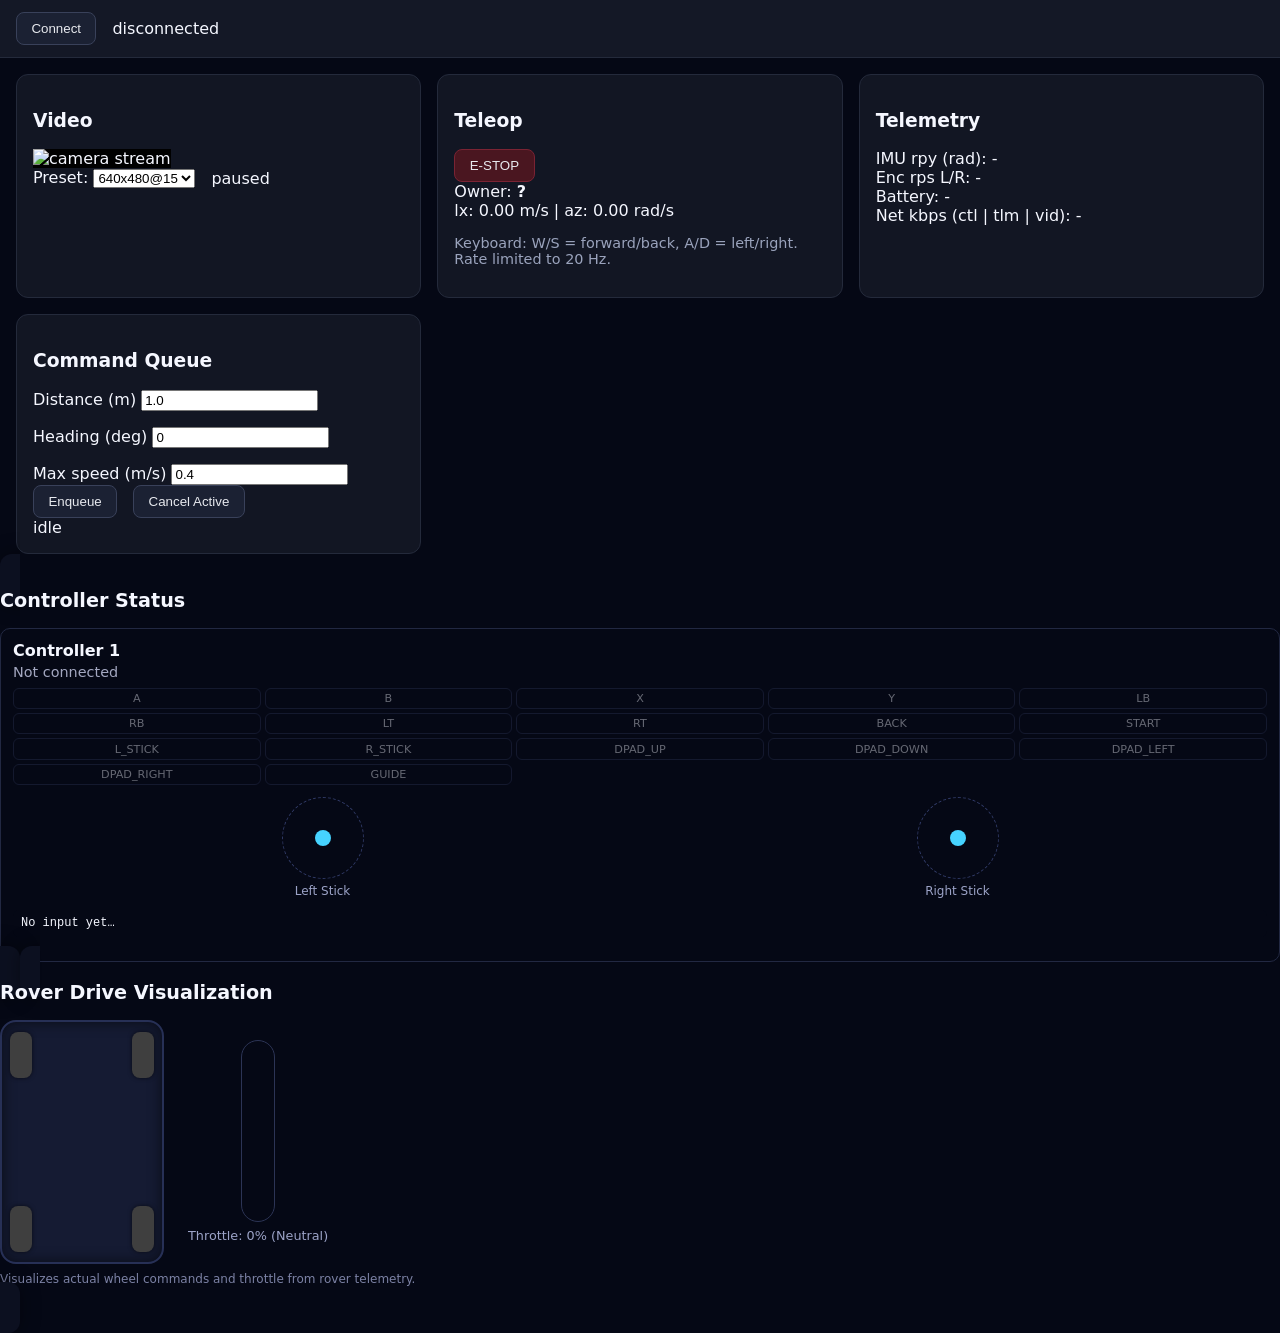
==== Laptop Dashboard/web/index.html @ f1aa4686 "remove all files not related to laptop side dashboard" ====
<!doctype html>
<html lang="en">
  <head>
    <meta charset="utf-8">
    <title>Driver Station</title>
    <link rel="stylesheet" href="style.css">
  </head>
  <body>
    <!-- Top connection bar -->
    <connection-bar></connection-bar>

    <!-- Main grid for core cards -->
    <main class="grid">
      <video-panel></video-panel>
      <teleop-panel></teleop-panel>
      <telemetry-panel></telemetry-panel>
      <queue-panel></queue-panel>
    </main>

    <!-- Controller + Rover panels -->
    <controller-panel></controller-panel>
    <rover-visual-panel></rover-visual-panel>

    <!-- JS entrypoint: loads components, then your old scripts -->
    <script type="module" src="main.js"></script>
  </body>
</html>
---- Laptop Dashboard/web/style.css ----
body { font-family: system-ui, sans-serif; margin: 0; background: #0b0d12; color: #e7e9ee; }
.bar { display:flex; gap:1rem; align-items:center; padding:0.75rem 1rem; background:#141826; border-bottom:1px solid #242a3b; }
button { padding:0.5rem 0.9rem; border-radius:8px; border:1px solid #39415a; background:#1b2133; color:#e7e9ee; cursor:pointer; }
button.danger { background:#4a1620; border-color:#7a2333; }
.grid { display:grid; gap:1rem; padding:1rem; grid-template-columns: repeat(auto-fit, minmax(320px, 1fr)); }
.card { background:#121623; border:1px solid #242a3b; border-radius:12px; padding:1rem; }
.row { display:flex; gap:1rem; align-items:center; flex-wrap:wrap; }
.note { color:#9aa3bc; font-size:0.9rem; }
video { width:100%; max-height:360px; background:#000; border-radius:8px; }
body {
  margin: 0;
  font-family: system-ui, -apple-system, BlinkMacSystemFont, "Segoe UI", sans-serif;
  background: #050815;
  color: #f5f7ff;
}

.dashboard {
  display: flex;
  flex-wrap: wrap;
  gap: 1.5rem;
  padding: 1.5rem;
}

.panel {
  background: #0c1020;
  border-radius: 12px;
  padding: 1rem 1.25rem;
  box-shadow: 0 0 20px rgba(0, 0, 0, 0.4);
  flex: 1 1 360px;
  min-width: 320px;
}

.panel h2 {
  margin-top: 0;
  font-size: 1.2rem;
}

/* Controller panel */

#controller-slots {
  display: flex;
  flex-direction: column;
  gap: 1rem;
}

.controller-slot {
  border: 1px solid #222842;
  border-radius: 10px;
  padding: 0.75rem;
}

.controller-slot h3 {
  margin: 0 0 0.25rem;
  font-size: 1rem;
}

.controller-slot .status {
  margin: 0 0 0.5rem;
  font-size: 0.9rem;
  color: #a3a7c0;
}

.buttons-grid {
  display: grid;
  grid-template-columns: repeat(5, minmax(50px, 1fr));
  gap: 0.25rem;
  margin-bottom: 0.75rem;
}

.button-indicator {
  font-size: 0.7rem;
  border-radius: 6px;
  padding: 0.2rem 0.3rem;
  border: 1px solid #2c3455;
  text-align: center;
  opacity: 0.4;
  transition: all 80ms ease-out;
  white-space: nowrap;
}

.button-indicator.pressed {
  opacity: 1;
  border-color: #46d3ff;
  background: rgba(70, 211, 255, 0.1);
  box-shadow: 0 0 6px rgba(70, 211, 255, 0.7);
}

.sticks-row {
  display: flex;
  justify-content: space-between;
  gap: 1rem;
  margin-bottom: 0.5rem;
}

.stick-visual {
  flex: 1;
  display: flex;
  flex-direction: column;
  align-items: center;
}

.stick-origin {
  width: 80px;
  height: 80px;
  border-radius: 50%;
  border: 1px dashed #303a66;
  display: flex;
  align-items: center;
  justify-content: center;
  position: relative;
}

.stick-dot {
  width: 16px;
  height: 16px;
  border-radius: 50%;
  background: #46d3ff;
  position: absolute;
  transform: translate(0, 0);
}

.stick-label {
  margin-top: 0.3rem;
  font-size: 0.75rem;
  color: #9ca3c7;
}

.pressed-display {
  background: #050815;
  border-radius: 6px;
  padding: 0.4rem 0.5rem;
  font-size: 0.75rem;
  max-height: 3.5rem;
  overflow: hidden;
}

/* Rover visualization */

#rover-visual {
  display: flex;
  align-items: center;
  gap: 1.5rem;
}

.rover-body {
  width: 160px;
  height: 240px;
  border-radius: 16px;
  background: #151b33;
  border: 2px solid #273056;
  position: relative;
  box-shadow: inset 0 0 14px rgba(0, 0, 0, 0.6);
}

/* Wheels: simple rectangles positioned at corners */
.wheel {
  width: 22px;
  height: 46px;
  border-radius: 8px;
  background: #3f485f;
  box-shadow: 0 0 4px rgba(0, 0, 0, 0.6);
  position: absolute;
  transform-origin: center center;
  transition: transform 80ms linear, background 80ms linear;
}

.wheel.front-left {
  top: 10px;
  left: 8px;
}

.wheel.front-right {
  top: 10px;
  right: 8px;
}

.wheel.rear-left {
  bottom: 10px;
  left: 8px;
}

.wheel.rear-right {
  bottom: 10px;
  right: 8px;
}

.throttle-indicator {
  display: flex;
  flex-direction: column;
  align-items: center;
}

.throttle-bar {
  width: 32px;
  height: 180px;
  border-radius: 999px;
  border: 1px solid #2c3455;
  background: #050815;
  overflow: hidden;
  position: relative;
}

#throttle-fill {
  position: absolute;
  bottom: 50%;
  width: 100%;
  height: 0%;
  background: linear-gradient(to top, #22c55e, #46d3ff);
  transition: height 80ms ease-out, transform 80ms ease-out;
}

#throttle-label {
  margin-top: 0.4rem;
  font-size: 0.8rem;
  color: #9ca3c7;
}

.hint {
  font-size: 0.75rem;
  margin-top: 0.5rem;
  color: #7c82a5;
}
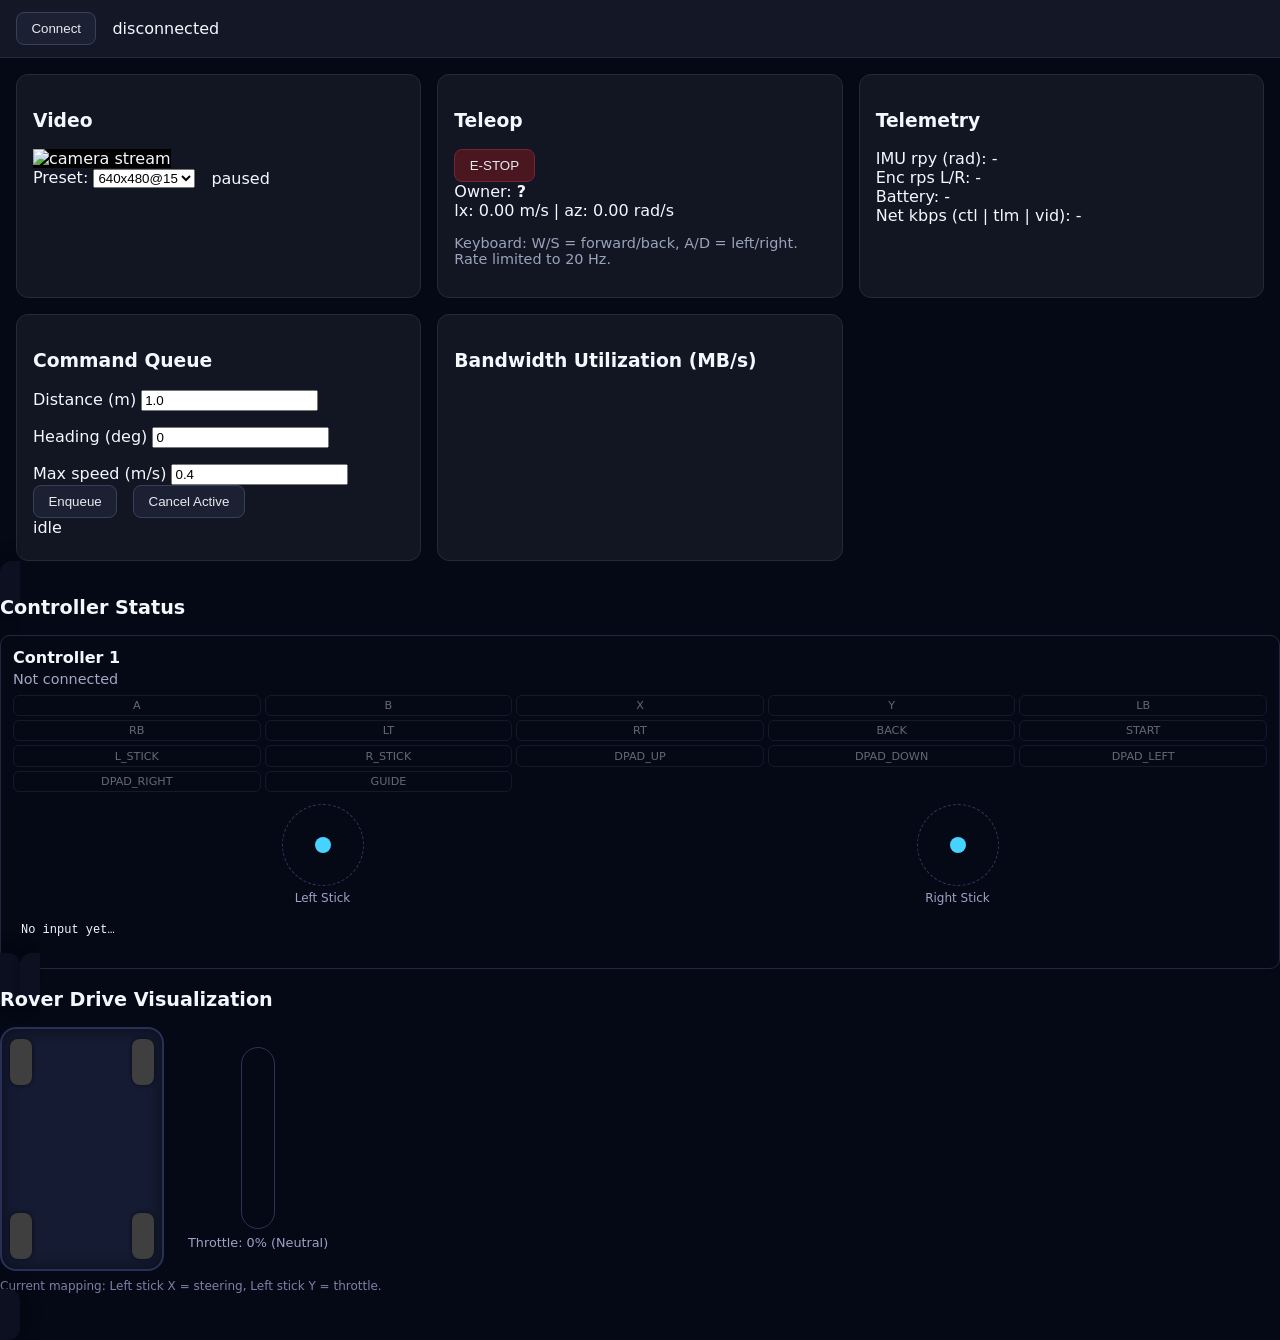
==== commit 20f37567: "Bandwidth Monitor added. reverted changes to rover visual panel that didnt work." ====
--- a/Laptop Dashboard/web/index.html
+++ b/Laptop Dashboard/web/index.html
@@ -15,6 +15,7 @@
       <teleop-panel></teleop-panel>
       <telemetry-panel></telemetry-panel>
       <queue-panel></queue-panel>
+      <bandwidth-panel></bandwidth-panel>
     </main>
 
     <!-- Controller + Rover panels -->
@@ -22,6 +23,7 @@
     <rover-visual-panel></rover-visual-panel>
 
     <!-- JS entrypoint: loads components, then your old scripts -->
+    <script src="https://cdn.jsdelivr.net/npm/chart.js@4.4.1/dist/chart.umd.js"></script>
     <script type="module" src="main.js"></script>
   </body>
 </html>
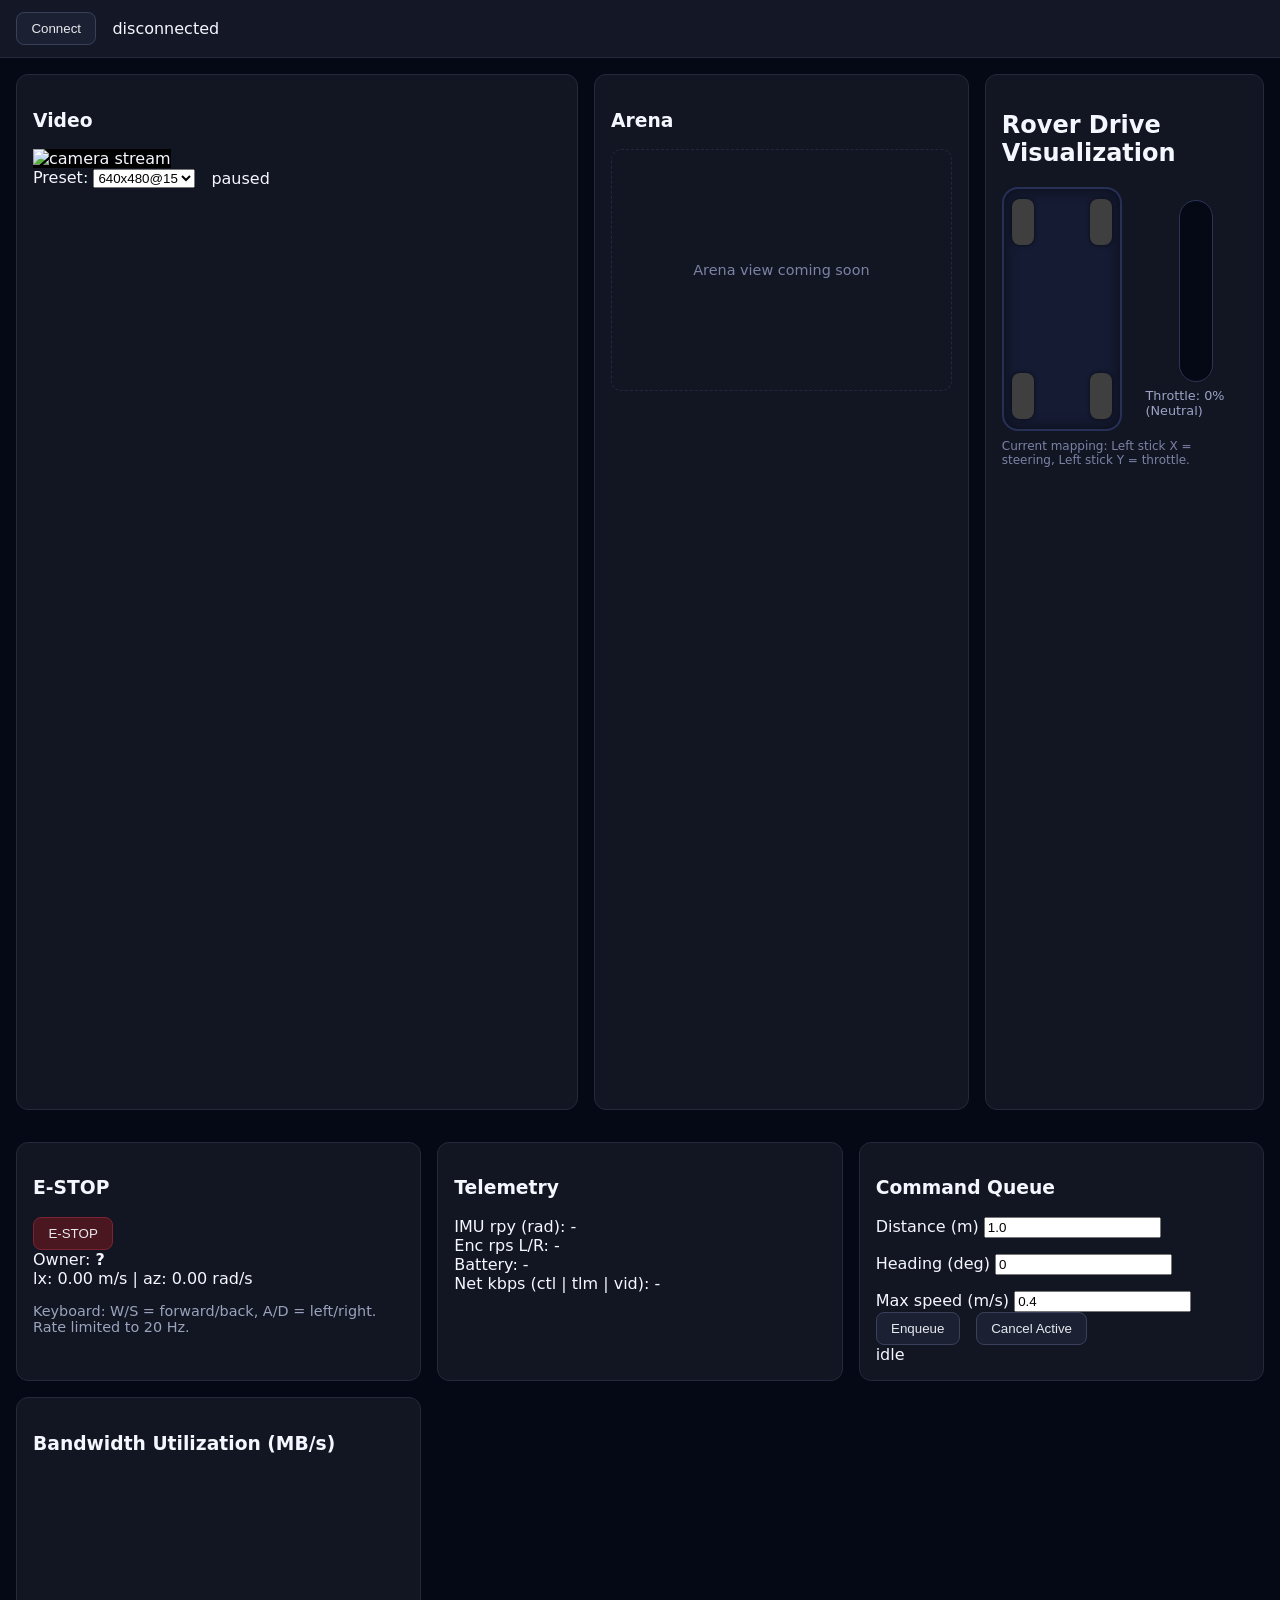
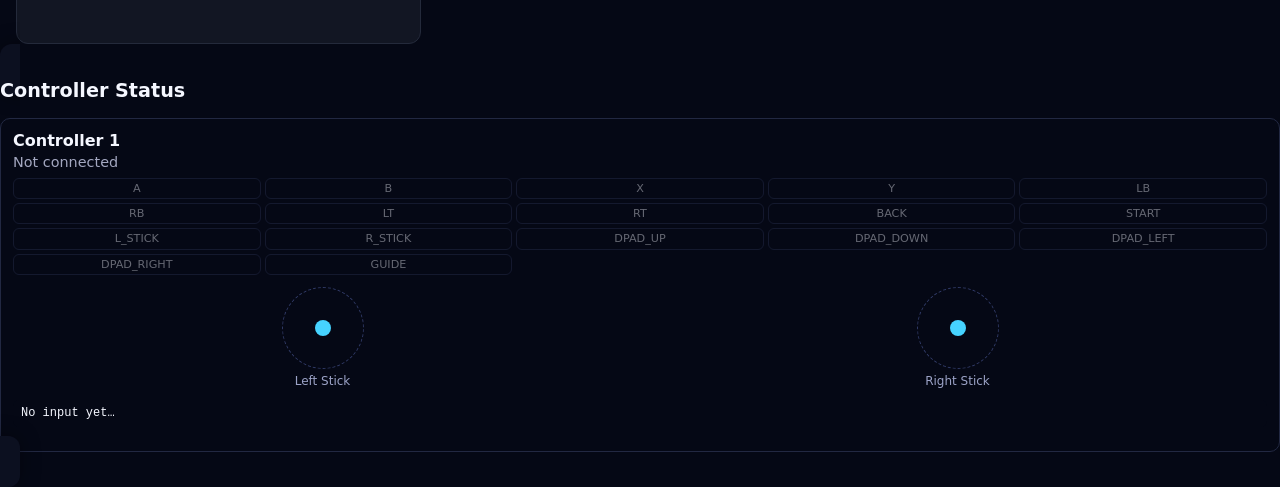
==== commit b6af5f83: "Added expirimental dashboard code" ====
--- a/Laptop Dashboard/web/index.html
+++ b/Laptop Dashboard/web/index.html
@@ -9,21 +9,29 @@
     <!-- Top connection bar -->
     <connection-bar></connection-bar>
 
+  <div class="dashboard-layout">
+    <!-- Top grid for video + arena -->
+    <section class="top-row">
+      <video-panel></video-panel>
+      <arena-panel></arena-panel>
+      <rover-visual-panel></rover-visual-panel>
+    </section>
+
     <!-- Main grid for core cards -->
-    <main class="grid">
-      <video-panel></video-panel>
-      <teleop-panel></teleop-panel>
+    <main class="bottom-row">
+      <estop-panel></estop-panel>
       <telemetry-panel></telemetry-panel>
       <queue-panel></queue-panel>
       <bandwidth-panel></bandwidth-panel>
     </main>
+  </div>
 
     <!-- Controller + Rover panels -->
     <controller-panel></controller-panel>
-    <rover-visual-panel></rover-visual-panel>
+    <!-- rover-visual-panel></rover-visual-panel -->
 
     <!-- JS entrypoint: loads components, then your old scripts -->
-    <script src="https://cdn.jsdelivr.net/npm/chart.js@4.4.1/dist/chart.umd.js"></script>
+    <script src="/components/chart.js"></script>
     <script type="module" src="main.js"></script>
   </body>
 </html>
--- a/Laptop Dashboard/web/style.css
+++ b/Laptop Dashboard/web/style.css
@@ -2,8 +2,10 @@
 .bar { display:flex; gap:1rem; align-items:center; padding:0.75rem 1rem; background:#141826; border-bottom:1px solid #242a3b; }
 button { padding:0.5rem 0.9rem; border-radius:8px; border:1px solid #39415a; background:#1b2133; color:#e7e9ee; cursor:pointer; }
 button.danger { background:#4a1620; border-color:#7a2333; }
-.grid { display:grid; gap:1rem; padding:1rem; grid-template-columns: repeat(auto-fit, minmax(320px, 1fr)); }
+.bottom-row { display:grid; gap:1rem; padding:1rem; grid-template-columns: repeat(auto-fit, minmax(320px, 1fr)); }
+.top-row { display:grid; gap:1rem; padding:1rem; grid-template-columns: 3fr 2fr 1fr; }
 .card { background:#121623; border:1px solid #242a3b; border-radius:12px; padding:1rem; }
+.dashboard-layout { display:grid; grid-template-rows: 2fr 1fr; height: 100%;}
 .row { display:flex; gap:1rem; align-items:center; flex-wrap:wrap; }
 .note { color:#9aa3bc; font-size:0.9rem; }
 video { width:100%; max-height:360px; background:#000; border-radius:8px; }
@@ -33,6 +35,23 @@
 .panel h2 {
   margin-top: 0;
   font-size: 1.2rem;
+}
+
+.arena-container {
+  display: flex;
+  flex: 1;
+}
+
+.arena-placeholder {
+  flex: 1;
+  border: 1px dashed #222842;
+  border-radius: 10px;
+  display: flex;
+  align-items: center;
+  justify-content: center;
+  color: #7c82a5;
+  font-size: 0.9rem;
+  min-height: 240px;
 }
 
 /* Controller panel */
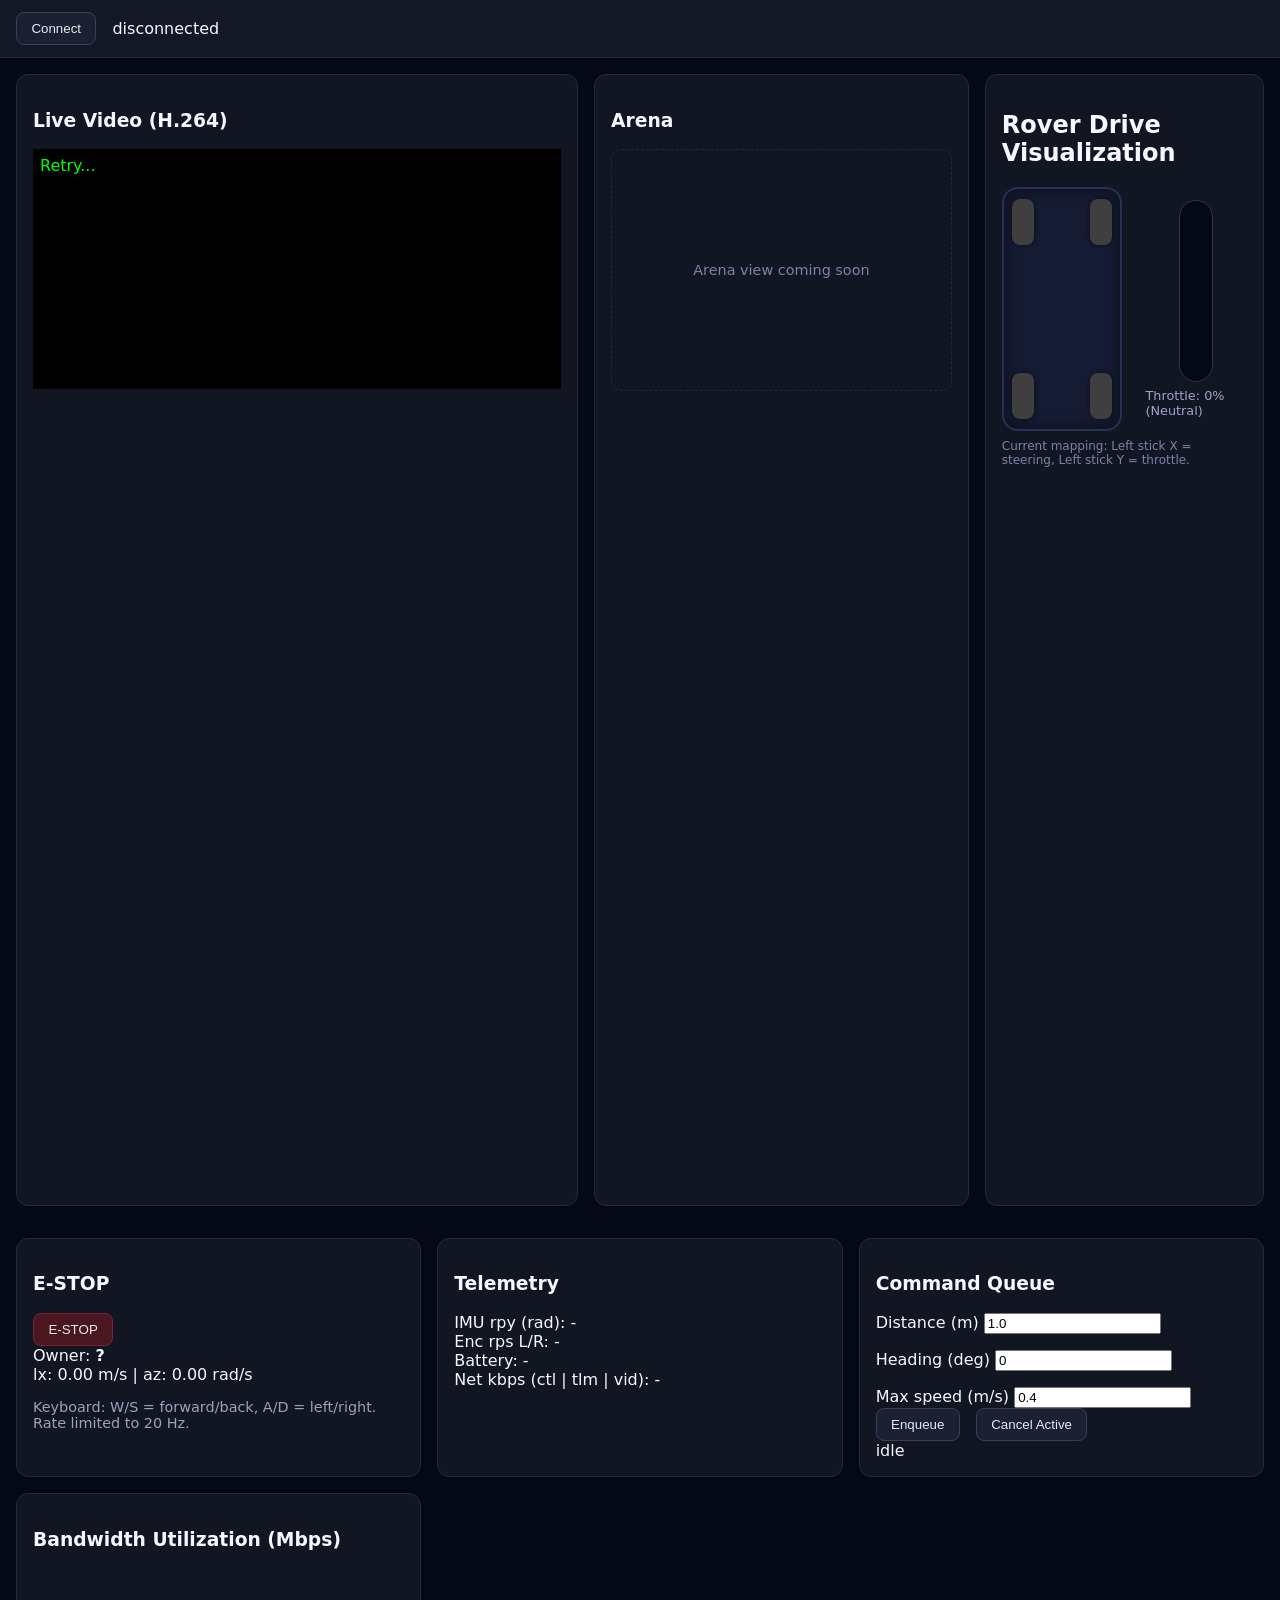
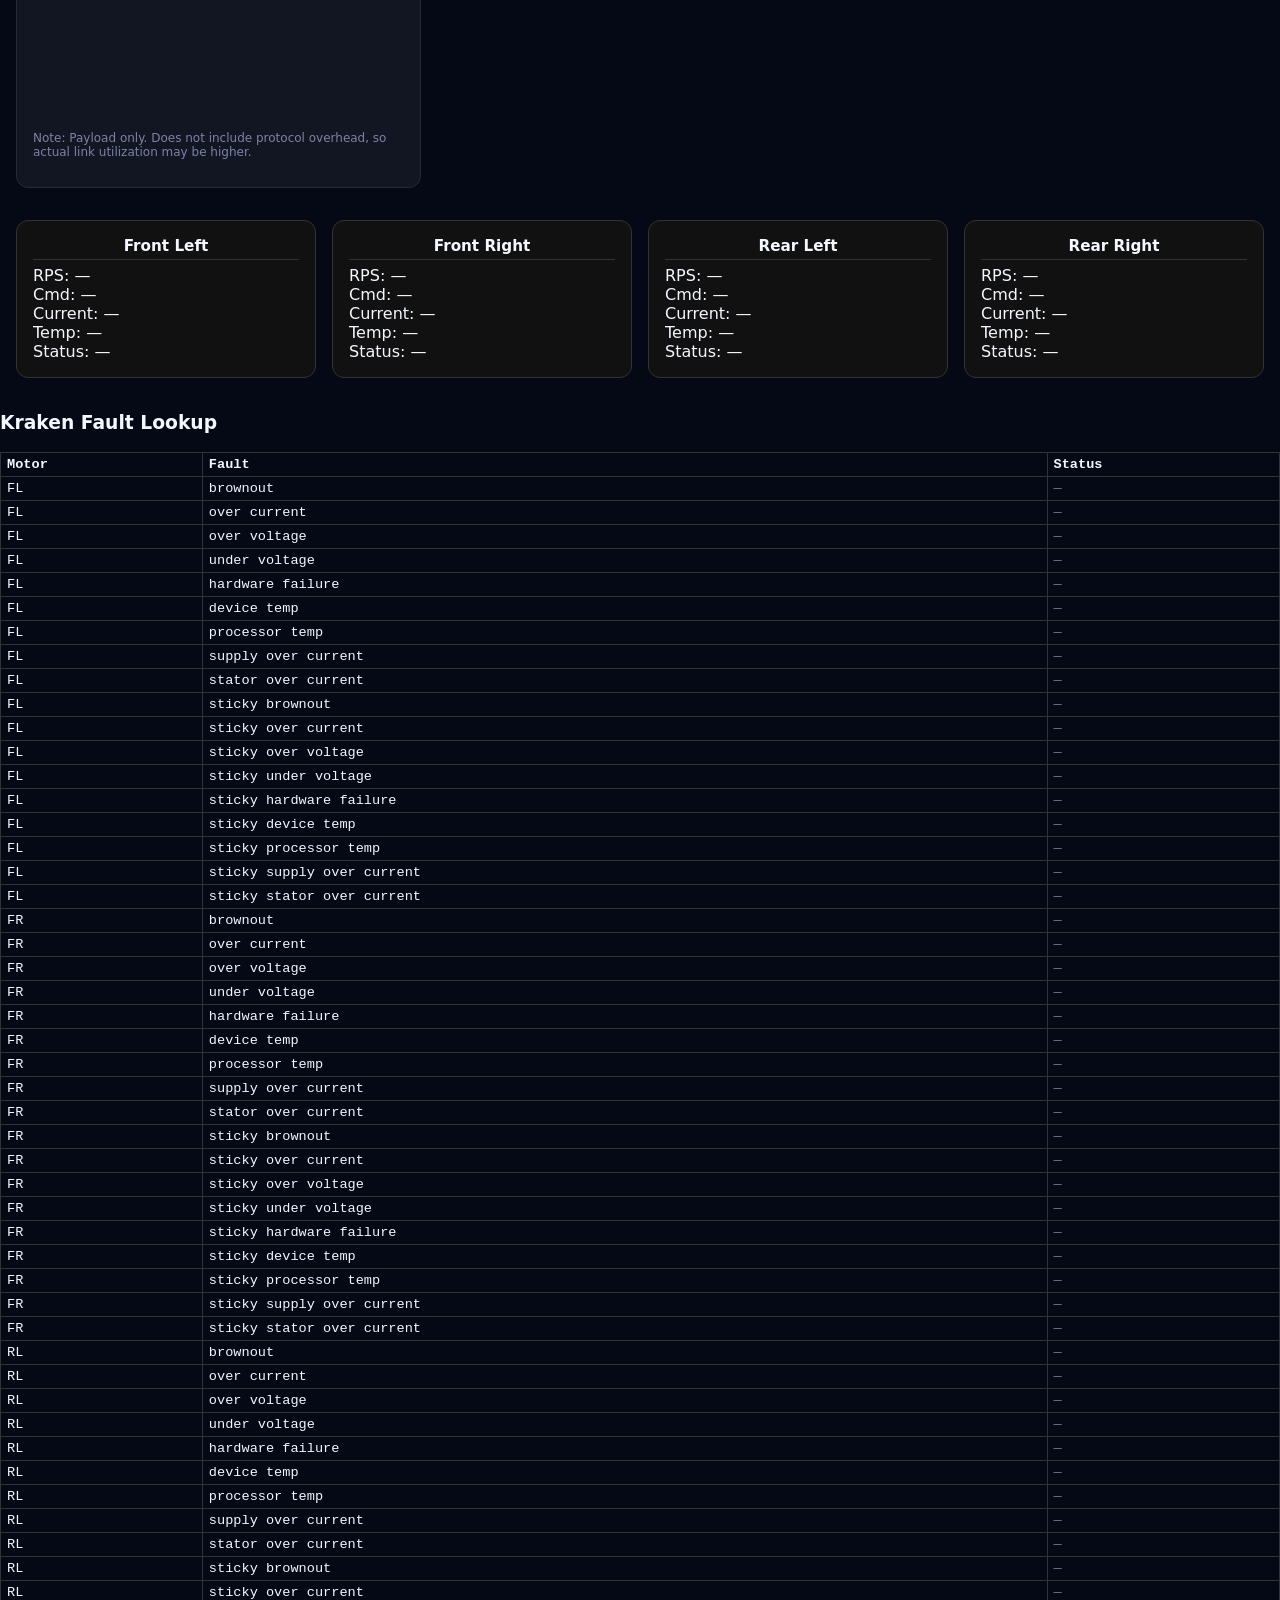
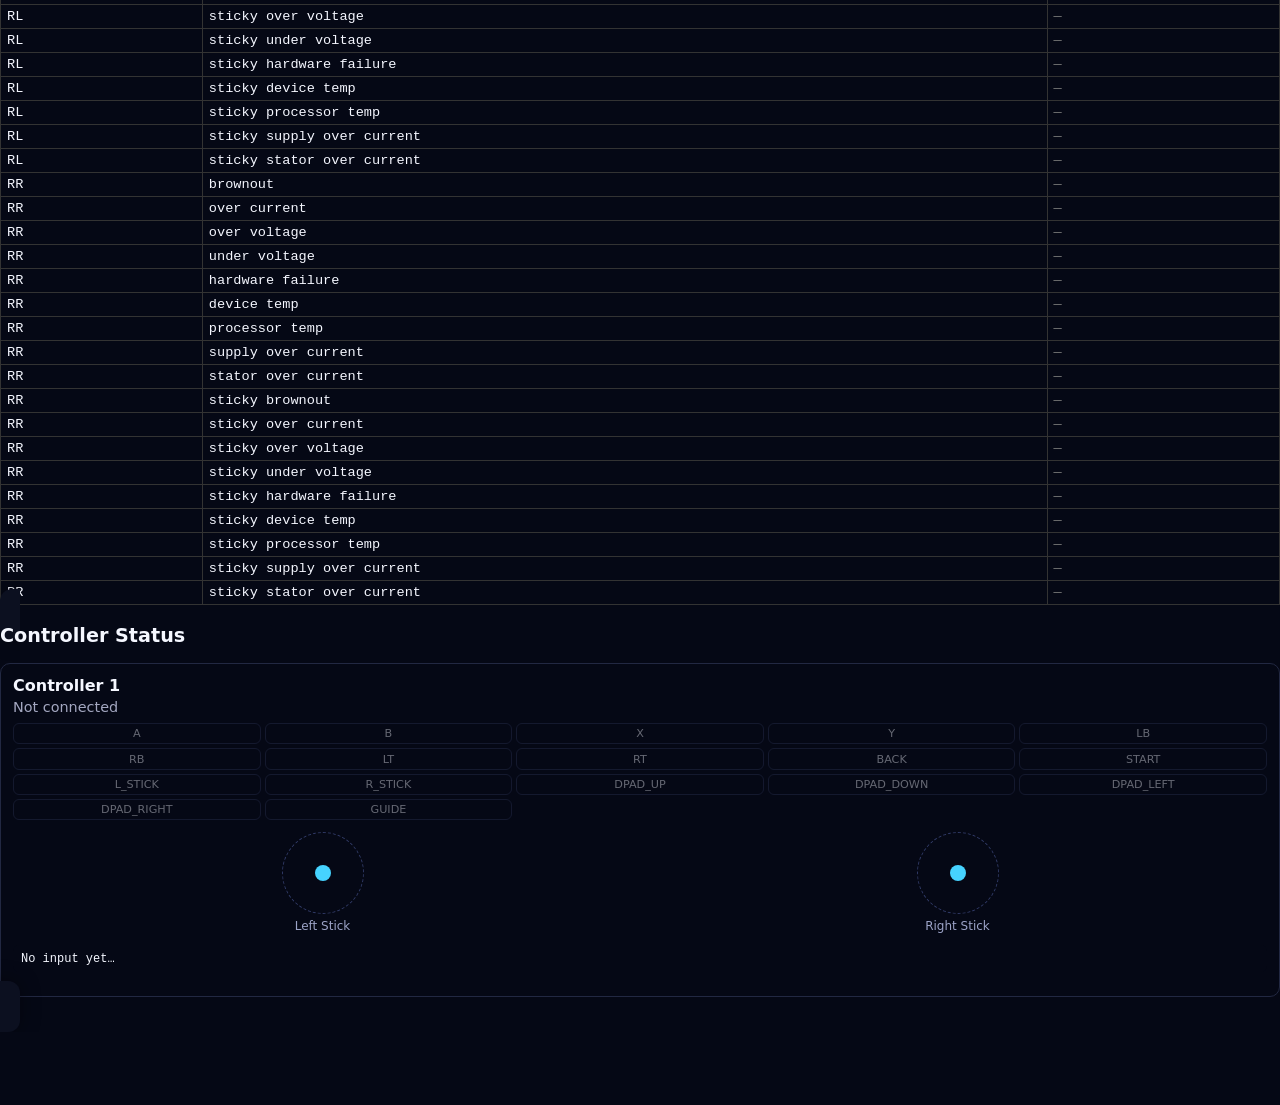
==== commit 8016deb4: "created new cards for motor fault and wheel states. currently doesnt work fully." ====
--- a/Laptop Dashboard/web/index.html
+++ b/Laptop Dashboard/web/index.html
@@ -26,6 +26,59 @@
     </main>
   </div>
 
+  <div class="wheel-row">
+    <div id="wheel_fl" class="wheel-card">
+      <h3>Front Left</h3>
+      <div>RPS: <span class="rps">—</span></div>
+      <div>Cmd: <span class="cmd">—</span></div>
+      <div>Current: <span class="current">—</span></div>
+      <div>Temp: <span class="temp">—</span></div>
+      <div>Status: <span class="fault">—</span></div>
+    </div>
+
+    <div id="wheel_fr" class="wheel-card">
+      <h3>Front Right</h3>
+      <div>RPS: <span class="rps">—</span></div>
+      <div>Cmd: <span class="cmd">—</span></div>
+      <div>Current: <span class="current">—</span></div>
+      <div>Temp: <span class="temp">—</span></div>
+      <div>Status: <span class="fault">—</span></div>
+    </div>
+
+    <div id="wheel_rl" class="wheel-card">
+      <h3>Rear Left</h3>
+      <div>RPS: <span class="rps">—</span></div>
+      <div>Cmd: <span class="cmd">—</span></div>
+      <div>Current: <span class="current">—</span></div>
+      <div>Temp: <span class="temp">—</span></div>
+      <div>Status: <span class="fault">—</span></div>
+    </div>
+
+    <div id="wheel_rr" class="wheel-card">
+      <h3>Rear Right</h3>
+      <div>RPS: <span class="rps">—</span></div>
+      <div>Cmd: <span class="cmd">—</span></div>
+      <div>Current: <span class="current">—</span></div>
+      <div>Temp: <span class="temp">—</span></div>
+      <div>Status: <span class="fault">—</span></div>
+    </div>
+  </div>
+
+  <div class="faults-panel">
+  <h3>Kraken Fault Lookup</h3>
+
+  <table class="fault-table">
+    <thead>
+      <tr>
+        <th>Motor</th>
+        <th>Fault</th>
+        <th>Status</th>
+      </tr>
+    </thead>
+    <tbody id="fault_table_body"></tbody>
+  </table>
+</div>
+
     <!-- Controller + Rover panels -->
     <controller-panel></controller-panel>
     <!-- rover-visual-panel></rover-visual-panel -->
--- a/Laptop Dashboard/web/style.css
+++ b/Laptop Dashboard/web/style.css
@@ -239,3 +239,57 @@
   margin-top: 0.5rem;
   color: #7c82a5;
 }
+
+/* Wheel telemetry row */
+.wheel-row {
+  display: grid;
+  grid-template-columns: repeat(4, 1fr);
+  gap: 1rem;
+  padding: 1rem;
+}
+
+.wheel-card {
+  background: #111;
+  border: 1px solid #333;
+  border-radius: 12px;
+  padding: 1rem;
+}
+
+.wheel-card h3 {
+  margin: 0 0 6px 0;
+  font-size: 0.95rem;
+  text-align: center;
+  border-bottom: 1px solid #333;
+  padding-bottom: 4px;
+}
+
+/* Fault table */
+.fault-table {
+  width: 100%;
+  border-collapse: collapse;
+  font-family: monospace;
+  font-size: 0.85rem;
+}
+
+.fault-table th,
+.fault-table td {
+  border: 1px solid #333;
+  padding: 4px 6px;
+  text-align: left;
+}
+
+.fault-cell.ok,
+.fault-ok {
+  color: #4caf50;
+  font-weight: bold;
+}
+
+.fault-cell.fault-active,
+.fault-active {
+  color: #ff5252;
+  font-weight: bold;
+}
+
+.fault-cell.unknown {
+  color: #777;
+}
